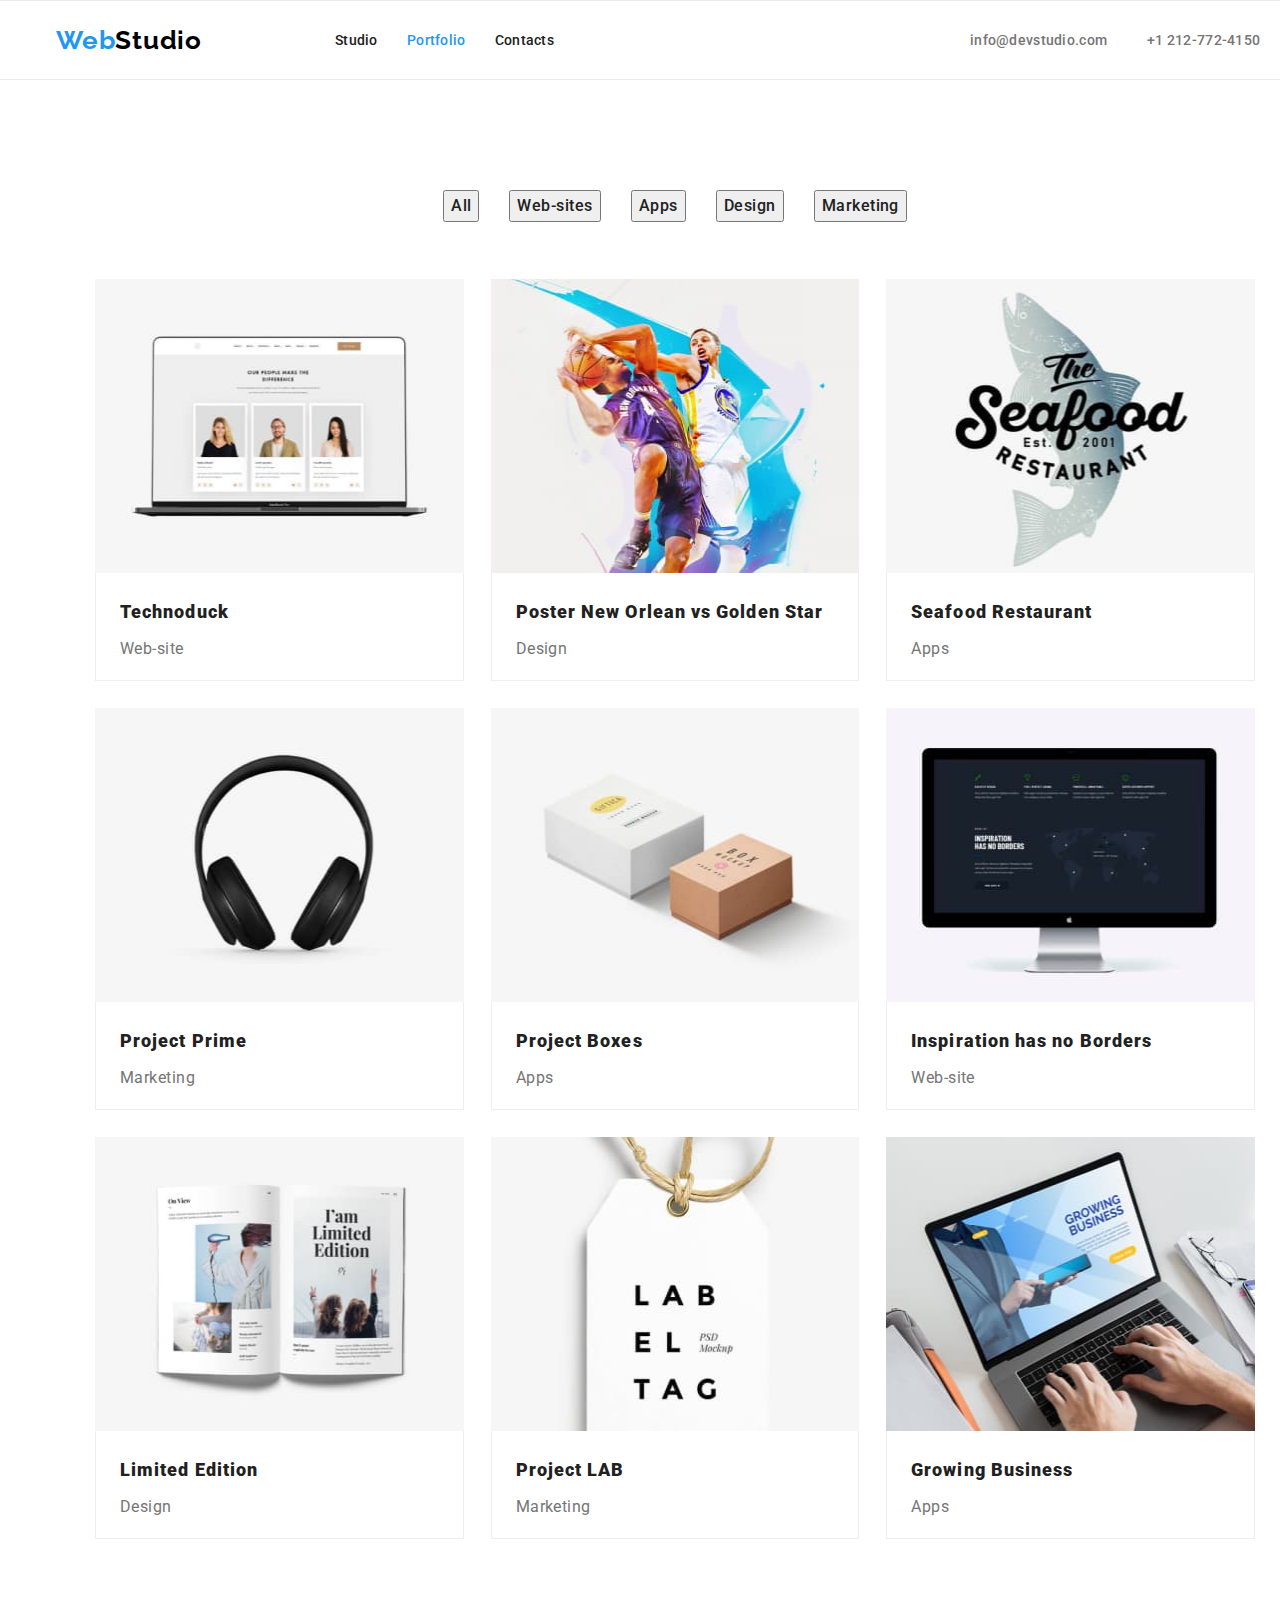
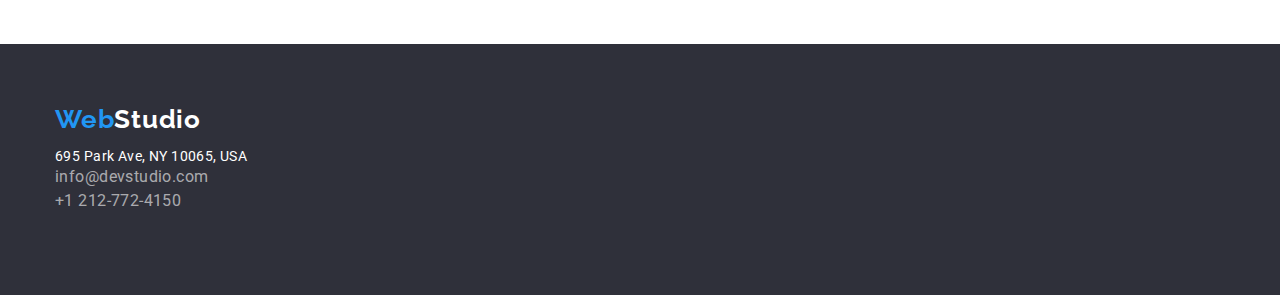
==== portofolio.html @ 0ca94cb4 "Homework 4 started" ====
<!DOCTYPE html>
<html lang="en">

<head>
    <meta charset="UTF-8">
    <meta name="viewport" content="width=device-width, initial-scale=1.0">
    <title>Portofolio</title>
    <link rel="preconnect" href="https://fonts.gstatic.com" crossorigin>
    <link
        href="https://fonts.googleapis.com/css2?family=Raleway:wght@700&family=Roboto:wght@400;500;700;900&display=swap"
        rel="stylesheet">
    <link rel="stylesheet"
        href="https://cdnjs.cloudflare.com/ajax/libs/modern-normalize/1.0.0/modern-normalize.min.css">
    <link rel="stylesheet" href="css/styles.css">
</head>

<body>
    <div id="pagina">
        <header>
            <div class="global-header">
                <a href="./index.html" class="header-logo"><span class="web-logo">Web</span>
                    <span class="upper-studio-logo">Studio</span></a>

                <nav class="main-navigation">
                    <ul class="navigation">
                        <li><a href="./index.html" class="nav-link">Studio</a></li>
                        <li><a href="./portofolio.html" class="current">Portfolio</a></li>
                        <li><a href="#" class="nav-link">Contacts</a></li>
                    </ul>
                </nav>

                <ul>
                    <li><a href="mailto:info@devstudio.com" class="mail-address">info@devstudio.com</a>
                    </li>
                    <li><a href="tel:+12127724150" class="phone-number">+1 212-772-4150</a>
                    </li>
                </ul>
            </div>
        </header>

        <main>
            <section class="our-work-section">
                <!-- Container section -->
                <ul class="buttons">
                    <li><button type="button" class="filter">All</button></li>
                    <li><button type="button" class="filter">Web-sites</button></li>
                    <li><button type="button" class="filter">Apps</button> </li>
                    <li><button type="button" class="filter">Design</button> </li>
                    <li><button type="button" class="filter">Marketing</button></li>
                </ul>

                <div class="work-cards">
                    <ul>
                        <li><img class="image" src="./images/technoduck.jpg" alt="Technoduck Web-site Image"
                                width="370">
                            <div>
                                <h4 class="project"><b>Technoduck</b></h4>
                                <p class="web-site">Web-site</p>
                            </div>
                        </li>

                        <li><img class="image" src="./images/poster.jpg" alt="Poster New Orlean vs Golden Star Image"
                                width="370">
                            <div>
                                <h4 class="project"><b>Poster New Orlean vs Golden Star</b></h4>
                                <p class="design">Design</p>
                            </div>
                        </li>

                        <li><img class="image" src=" ./images/seafood.jpg" alt="Seafood Restaurant Apps Image"
                                width="370">
                            <div>
                                <h4 class="project"><b>Seafood Restaurant</b></h4>
                                <p class="apps">Apps</p>
                            </div>
                        </li>

                        <li><img class="image" src=" ./images/headphones.jpg" alt="Project Prime Image" width="370">
                            <div>
                                <h4 class="project"><b>Project Prime</b></h4>
                                <p class="marketing">Marketing</p>
                            </div>
                        </li>

                        <li><img class="image" src="./images/boxes.jpg" alt="Project Boxes Apps Image" width="370">
                            <div>
                                <h4 class="project"><b>Project Boxes</b></h4>
                                <p class="apps">Apps</p>
                            </div>
                        </li>

                        <li><img class="image" src="./images/monitor.jpg"
                                alt="Inspiration has no Borders Web-site Image" width="370">
                            <div>
                                <h4 class="project"><b>Inspiration has no Borders</b></h4>
                                <p class="web-site">Web-site</p>
                            </div>
                        </li>

                        <li><img class="image" src="./images/book.jpg" alt="Limited Edition Image" width="370">
                            <div>
                                <h4 class="project"><b>Limited Edition</b></h4>
                                <p class="design">Design</p>
                            </div>
                        </li>

                        <li><img class="image" src="./images/label.jpg" alt="Project LAB Image" width="370">
                            <div>
                                <h4 class="project"><b>Project LAB</b></h4>
                                <p class="marketing">Marketing</p>
                            </div>
                        </li>

                        <li><img class="image" src="./images/laptop.jpg" alt="Growing Business Apps Image" width="370">
                            <div>
                                <h4 class="project"><b>Growing Business</b></h4>
                                <p class="apps">Apps</p>
                            </div>
                        </li>
                    </ul>
                </div>
            </section>
        </main>

        <!-- Contact Adress Section -->
        <footer class="bottom">
            <a href=" ./index.html" class="bottom-logo"><span class="web-logo">Web</span><span
                    class="bottom-studio-logo">Studio</span></a>
            <address>
                <p class="location">695 Park Ave, NY 10065, USA</p>
                <p class="contact-us">info@devstudio.com</p>
                <p class="contact-us">+1 212-772-4150</p>
            </address>
        </footer>
    </div>
</body>

</html>
---- css/styles.css ----
:root {
  --background-hover-button-color: #2196f3;
  --button-hover-text-color: #fff;
  --dark-gray-text-color: #212121;
  --light-gray-text-color: #757575;
}

body {
  font-family: "Roboto", sans-serif;
  margin: 0px;
  padding: 0px;
}

#pagina {
  position: absolute;
  width: 1600px;
  min-height: 950px;
  margin-left: -800px;
  left: 50%;
}

ul {
  list-style-type: none;
}

a {
  text-decoration: none;
}

.global-header {
  display: flex;
  width: 1600px;
  height: 80px;
  border: 1px solid #ececec;
  align-items: center;
}

.global-header .header-logo {
  display: flex;
  align-items: center;
}
.global-header .main-navigation ul {
  display: flex;
  justify-content: space-between;
  align-items: center;
  width: 259px;
  align-items: center;
  margin-left: 93px;
}

.header-logo {
  padding-left: 215px;
  padding-top: 16px;
  padding-bottom: 16px;
}

.web-logo {
  color: var(--background-hover-button-color);
  font-family: Raleway;
  font-size: 26px;
  font-weight: 700;
  line-height: normal;
  letter-spacing: 0.78px;
}

.upper-studio-logo {
  color: #000;
  font-family: Raleway;
  font-size: 26px;
  font-weight: 700;
  line-height: normal;
  letter-spacing: 0.78px;
}

.current {
  font-size: 14px;
  font-weight: 500;
  line-height: normal;
  letter-spacing: 0.28px;
  padding: 16px 0;
}

.nav-link {
  font-size: 14px;
  font-weight: 500;
  line-height: normal;
  letter-spacing: 0.28px;
  padding: 16px 0;
}

.navigation li a.current {
  color: var(--background-hover-button-color);
}

.navigation .nav-link {
  color: #212121;
}

.global-header ul {
  display: flex;
}

.mail-address {
  color: var(--light-gray-text-color);
  font-size: 14px;
  font-weight: 500;
  line-height: normal;
  letter-spacing: 0.28px;
  align-items: center;
  width: 135px;
  margin-left: 376px;
  padding: 16px 0;
}

.phone-number {
  color: var(--light-gray-text-color);
  font-size: 14px;
  font-weight: 500;
  line-height: normal;
  letter-spacing: 0.28px;
  align-items: center;
  width: 112px;
  margin-left: 40px;
  padding: 16px 0;
}

.nav-link:hover,
.contact:hover,
.nav-link:focus,
.contact:focus {
  color: var(--background-hover-button-color);
}

.business-solutions-section {
  width: 1600px;
  height: 600px;
  flex-shrink: 0;
  background: #2f303a;
  background: url(<images/img11.jpg>),
    lightgray 0px -147.517px / 100% 170.667% no-repeat;
}

.business-solution {
  color: var(--button-hover-text-color);
  text-align: center;
  font-size: 44px;
  font-weight: 900;
  line-height: 1.36364;
  letter-spacing: 2.64px;
  text-transform: uppercase;
  margin: auto;
  padding: 200px 452px 30px;
}

.order-service {
  color: var(--button-hover-text-color);
  text-align: center;
  font-size: 16px;
  font-weight: 700;
  line-height: 1.875;
  letter-spacing: 0.96px;
  background: var(--background-hover-button-color);
  cursor: pointer;
  font-family: inherit;
  margin-left: 700px;
}

.order-service:hover,
.order-service:focus {
  border-radius: 4px;
  background: #188ce8;
  box-shadow: 0px 4px 4px 0px rgba(0, 0, 0, 0.15);
}

.about-us-section {
  width: 1600px;
}

.about-us-container {
  padding: 94px 215px;
}

.about-us-container ul {
  display: flex;
  width: 1200px;
  height: 101px;
  flex-shrink: 0;
}

.about-us {
  color: var(--dark-gray-text-color);
  font-size: 14px;
  font-weight: 700;
  line-height: normal;
  letter-spacing: 0.42px;
  text-transform: uppercase;
  padding: 0 15px;
  gap: 30px;
  background: var(--button-hover-text-color);
}

.about-us-text {
  display: flex;
  color: var(--light-gray-text-color);
  font-size: 14px;
  line-height: 1.71429;
  letter-spacing: 0.42px;
  width: 270px;
  height: 75px;
  flex-shrink: 0;
  padding: 0 15px;
}

.what-we-do-container {
  flex-wrap: wrap;
  width: 1200px;
  height: 386px;
  padding: 0 200px 94px;
  background: var(--button-hover-text-color);
  margin-bottom: 94px;
}

.what-we-do-container h2 {
  padding-left: 370px;
  padding-bottom: 15px;
}

.what-we-do-container ul {
  display: flex;
  width: 370px;
  height: 294px;
  flex-shrink: 0;
  padding: 0 15px;
  gap: 30px;
}
.our-team-section h2 {
  padding-top: 94px;
  margin-bottom: 50px;
}
.chapter {
  text-align: center;
  color: var(--dark-gray-text-color);
  font-size: 36px;
  font-weight: 700;
  line-height: normal;
  letter-spacing: 1.08px;
}

.our-team-section {
  width: 1600px;
  height: 648px;
  flex-shrink: 0;
  background: #f5f4fa;
  padding-bottom: 94px;
}

.our-team-section ul {
  display: flex;
  gap: 30px;
  padding-left: 215px;
}

.our-team-section li {
  border-radius: 0px 0px 4px 4px;
  background: var(--button-hover-text-color);
  /* material shadow v1 */
  box-shadow: 0px 2px 1px 0px rgba(0, 0, 0, 0.2),
    0px 1px 1px 0px rgba(0, 0, 0, 0.14), 0px 1px 3px 0px rgba(0, 0, 0, 0.12);
}

.my-name {
  text-align: center;
  color: var(--dark-gray-text-color);
  font-size: 16px;
  font-weight: 500;
  line-height: normal;
  letter-spacing: 0.48px;
}

.my-job {
  color: var(--light-gray-text-color);
  text-align: center;
  font-size: 16px;
  line-height: normal;
  letter-spacing: 0.48px;
  margin-top: -10px;
  margin-bottom: 30px;
}

.buttons {
  display: flex;
  justify-content: center;
  gap: 30px;
  width: 1200px;
}

.filter {
  color: var(--dark-gray-text-color);
  font-size: 16px;
  font-weight: 500;
  line-height: 1.625;
  letter-spacing: 0.48px;
  cursor: pointer;
  font-family: inherit;
}

.filter:hover,
.filter:focus {
  background-color: var(--background-hover-button-color);
  color: var(--button-hover-text-color);
}

.work-cards {
  display: flex;
  width: 1200px;
}

.our-work-section .work-cards ul {
  display: flex;
  flex-wrap: wrap;
  justify-content: space-between;
  flex-basis: calc((100%-90px) / 3);
  width: 1200px;
}

.our-work-section {
  width: 75%;
  height: 1548px;
  padding-left: 215px;
  border: 1px;
  gap: 30px;
}

.image {
  width: 100%;
  height: 294px;
  flex-shrink: 0;
}

.our-work-section .work-cards li {
  width: 31.8%;
  height: 404px;
  flex-shrink: 0;
  background: var(--button-hover-text-color);
  margin-top: 25px;
}

.work-cards li div {
  border: 1px solid #eee;
  margin-top: -5px;
}

.our-work-section .buttons {
  padding-top: 94px;
}

.project {
  color: var(--dark-gray-text-color);
  font-size: 18px;
  font-weight: 700;
  line-height: 2;
  letter-spacing: 1.08px;
  margin-top: 1px;
  height: 36px;
  padding-left: 24px;
  padding-top: 20px;
}

.web-site,
.design,
.apps,
.marketing {
  color: var(--light-gray-text-color);
  font-size: 16px;
  line-height: 1.875;
  letter-spacing: 0.48px;
  margin-top: 4px;
  width: 322px;
  height: 30px;
  padding-left: 24px;
}

.bottom-studio-logo {
  color: var(--button-hover-text-color);
  font-family: Raleway;
  font-size: 26px;
  font-weight: 700;
  line-height: normal;
  letter-spacing: 0.78px;
}

.location {
  color: var(--button-hover-text-color);
  font-size: 14px;
  font-style: normal;
  line-height: normal;
  letter-spacing: 0.42px;
}

.contact-us {
  color: rgba(255, 255, 255, 0.6);
  font-style: normal;
  line-height: 1.14286;
  letter-spacing: 0.42px;
  margin-top: -10px;
}

.bottom {
  display: inline-block;
  width: 1600px;
  height: 251px;
  flex-shrink: 0;
  background: #2f303a;
}

.bottom-logo {
  display: flex;
  margin-left: 215px;
  align-items: center;
  margin-top: 60px;
}

.bottom p {
  margin-left: 215px;
}
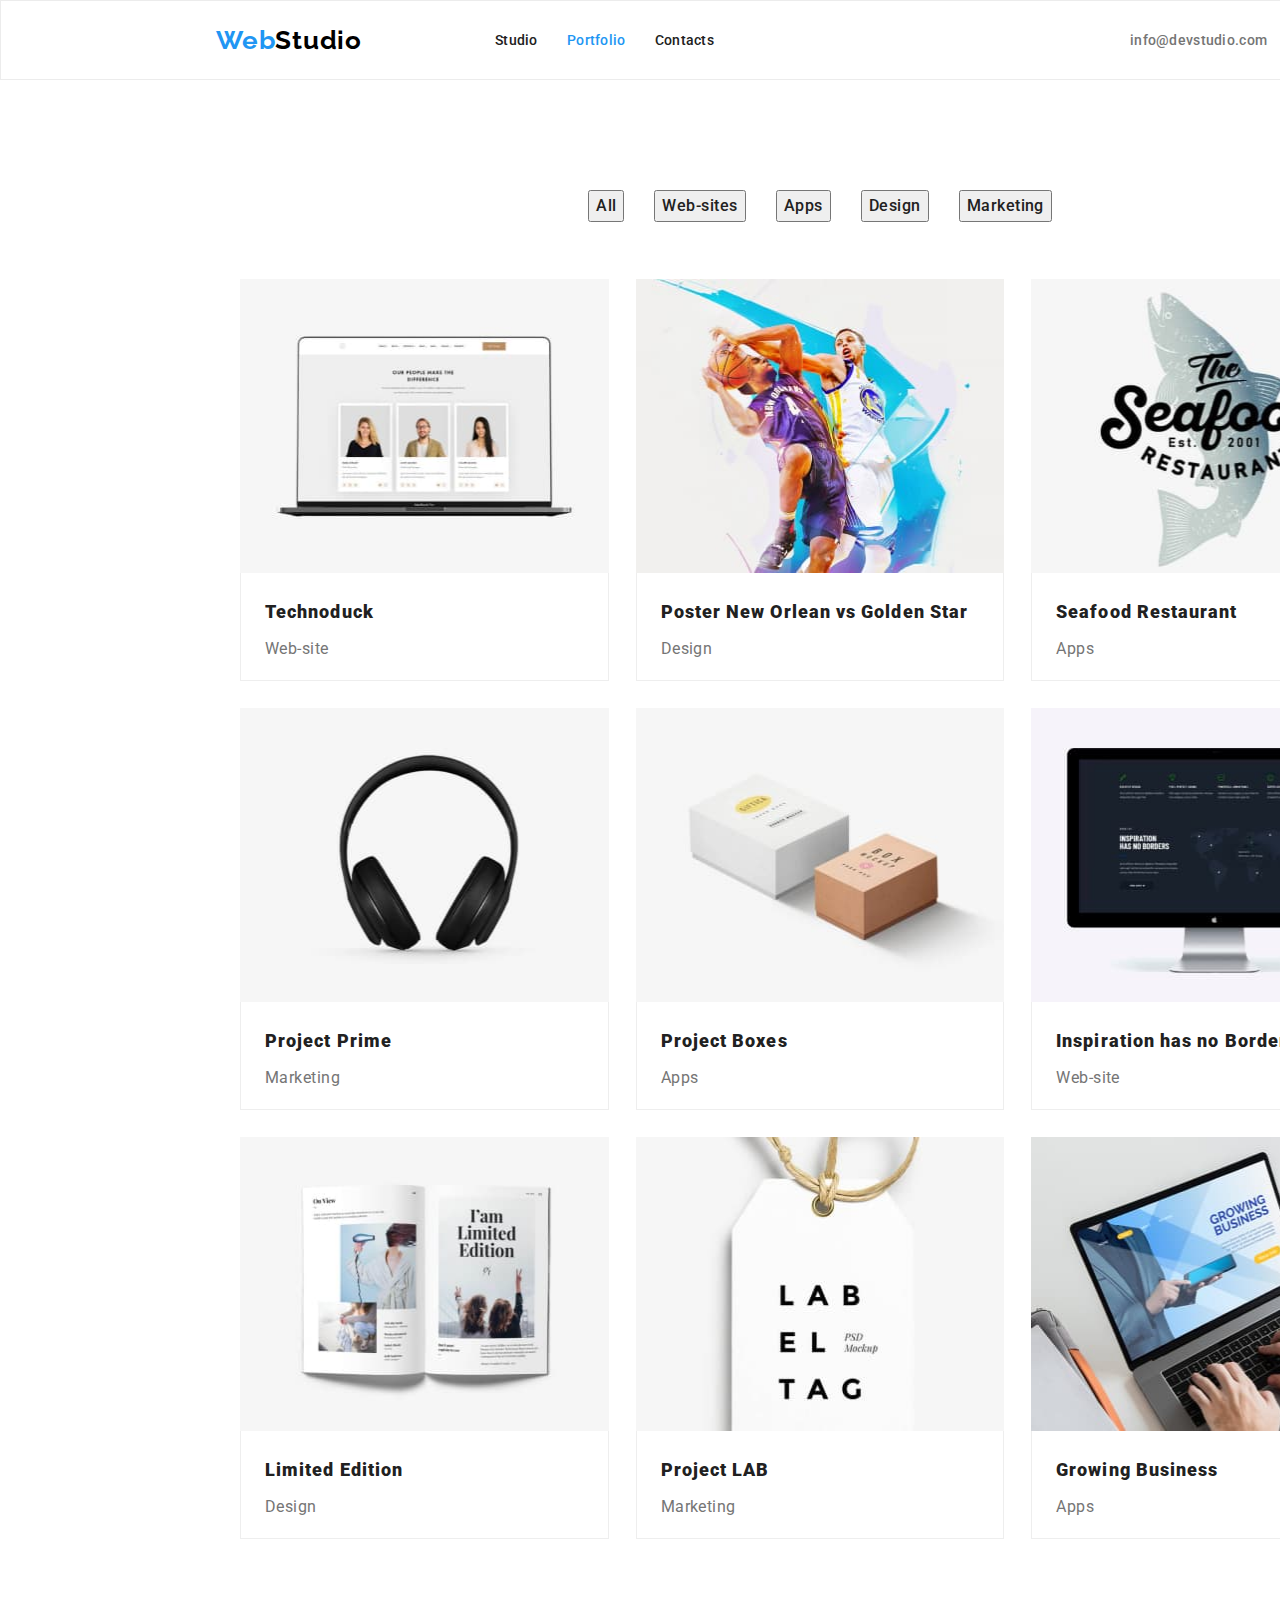
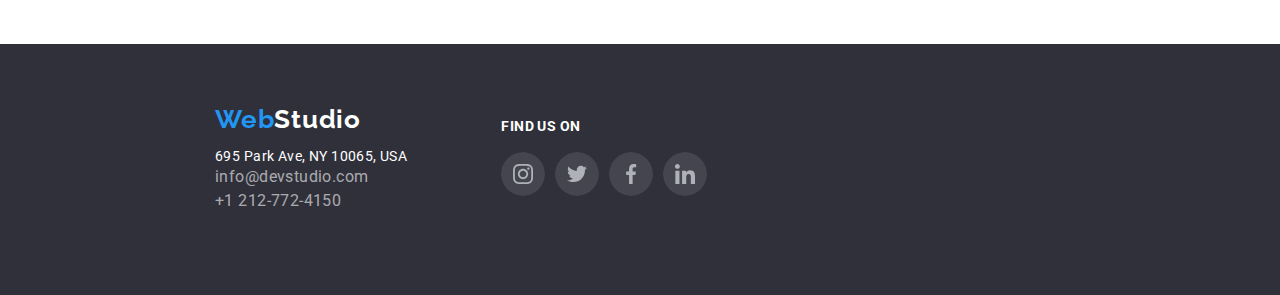
==== commit 69c4c8d4: "try, try, try" ====
--- a/portofolio.html
+++ b/portofolio.html
@@ -15,115 +15,113 @@
 </head>
 
 <body>
-    <div id="pagina">
-        <header>
-            <div class="global-header">
-                <a href="./index.html" class="header-logo"><span class="web-logo">Web</span>
-                    <span class="upper-studio-logo">Studio</span></a>
+    <header>
+        <div class="global-header">
+            <a href="./index.html" class="header-logo"><span class="web-logo">Web</span>
+                <span class="upper-studio-logo">Studio</span></a>
 
-                <nav class="main-navigation">
-                    <ul class="navigation">
-                        <li><a href="./index.html" class="nav-link">Studio</a></li>
-                        <li><a href="./portofolio.html" class="current">Portfolio</a></li>
-                        <li><a href="#" class="nav-link">Contacts</a></li>
-                    </ul>
-                </nav>
+            <nav class="main-navigation">
+                <ul class="navigation">
+                    <li><a href="./index.html" class="nav-link">Studio</a></li>
+                    <li><a href="./portofolio.html" class="current">Portfolio</a></li>
+                    <li><a href="#" class="nav-link">Contacts</a></li>
+                </ul>
+            </nav>
 
+            <ul>
+                <li><a href="mailto:info@devstudio.com" class="mail-address">info@devstudio.com</a>
+                </li>
+                <li><a href="tel:+12127724150" class="phone-number">+1 212-772-4150</a>
+                </li>
+            </ul>
+        </div>
+    </header>
+
+    <main>
+        <section class="our-work-section">
+            <!-- Container section -->
+            <ul class="buttons">
+                <li><button type="button" class="filter">All</button></li>
+                <li><button type="button" class="filter">Web-sites</button></li>
+                <li><button type="button" class="filter">Apps</button> </li>
+                <li><button type="button" class="filter">Design</button> </li>
+                <li><button type="button" class="filter">Marketing</button></li>
+            </ul>
+
+            <div class="work-cards">
                 <ul>
-                    <li><a href="mailto:info@devstudio.com" class="mail-address">info@devstudio.com</a>
+                    <li><img class="image" src="./images/technoduck.jpg" alt="Technoduck Web-site Image" width="370">
+                        <div>
+                            <h4 class="project"><b>Technoduck</b></h4>
+                            <p class="web-site">Web-site</p>
+                        </div>
                     </li>
-                    <li><a href="tel:+12127724150" class="phone-number">+1 212-772-4150</a>
+
+                    <li><img class="image" src="./images/poster.jpg" alt="Poster New Orlean vs Golden Star Image"
+                            width="370">
+                        <div>
+                            <h4 class="project"><b>Poster New Orlean vs Golden Star</b></h4>
+                            <p class="design">Design</p>
+                        </div>
+                    </li>
+
+                    <li><img class="image" src=" ./images/seafood.jpg" alt="Seafood Restaurant Apps Image" width="370">
+                        <div>
+                            <h4 class="project"><b>Seafood Restaurant</b></h4>
+                            <p class="apps">Apps</p>
+                        </div>
+                    </li>
+
+                    <li><img class="image" src=" ./images/headphones.jpg" alt="Project Prime Image" width="370">
+                        <div>
+                            <h4 class="project"><b>Project Prime</b></h4>
+                            <p class="marketing">Marketing</p>
+                        </div>
+                    </li>
+
+                    <li><img class="image" src="./images/boxes.jpg" alt="Project Boxes Apps Image" width="370">
+                        <div>
+                            <h4 class="project"><b>Project Boxes</b></h4>
+                            <p class="apps">Apps</p>
+                        </div>
+                    </li>
+
+                    <li><img class="image" src="./images/monitor.jpg" alt="Inspiration has no Borders Web-site Image"
+                            width="370">
+                        <div>
+                            <h4 class="project"><b>Inspiration has no Borders</b></h4>
+                            <p class="web-site">Web-site</p>
+                        </div>
+                    </li>
+
+                    <li><img class="image" src="./images/book.jpg" alt="Limited Edition Image" width="370">
+                        <div>
+                            <h4 class="project"><b>Limited Edition</b></h4>
+                            <p class="design">Design</p>
+                        </div>
+                    </li>
+
+                    <li><img class="image" src="./images/label.jpg" alt="Project LAB Image" width="370">
+                        <div>
+                            <h4 class="project"><b>Project LAB</b></h4>
+                            <p class="marketing">Marketing</p>
+                        </div>
+                    </li>
+
+                    <li><img class="image" src="./images/laptop.jpg" alt="Growing Business Apps Image" width="370">
+                        <div>
+                            <h4 class="project"><b>Growing Business</b></h4>
+                            <p class="apps">Apps</p>
+                        </div>
                     </li>
                 </ul>
             </div>
-        </header>
+        </section>
+    </main>
 
-        <main>
-            <section class="our-work-section">
-                <!-- Container section -->
-                <ul class="buttons">
-                    <li><button type="button" class="filter">All</button></li>
-                    <li><button type="button" class="filter">Web-sites</button></li>
-                    <li><button type="button" class="filter">Apps</button> </li>
-                    <li><button type="button" class="filter">Design</button> </li>
-                    <li><button type="button" class="filter">Marketing</button></li>
-                </ul>
-
-                <div class="work-cards">
-                    <ul>
-                        <li><img class="image" src="./images/technoduck.jpg" alt="Technoduck Web-site Image"
-                                width="370">
-                            <div>
-                                <h4 class="project"><b>Technoduck</b></h4>
-                                <p class="web-site">Web-site</p>
-                            </div>
-                        </li>
-
-                        <li><img class="image" src="./images/poster.jpg" alt="Poster New Orlean vs Golden Star Image"
-                                width="370">
-                            <div>
-                                <h4 class="project"><b>Poster New Orlean vs Golden Star</b></h4>
-                                <p class="design">Design</p>
-                            </div>
-                        </li>
-
-                        <li><img class="image" src=" ./images/seafood.jpg" alt="Seafood Restaurant Apps Image"
-                                width="370">
-                            <div>
-                                <h4 class="project"><b>Seafood Restaurant</b></h4>
-                                <p class="apps">Apps</p>
-                            </div>
-                        </li>
-
-                        <li><img class="image" src=" ./images/headphones.jpg" alt="Project Prime Image" width="370">
-                            <div>
-                                <h4 class="project"><b>Project Prime</b></h4>
-                                <p class="marketing">Marketing</p>
-                            </div>
-                        </li>
-
-                        <li><img class="image" src="./images/boxes.jpg" alt="Project Boxes Apps Image" width="370">
-                            <div>
-                                <h4 class="project"><b>Project Boxes</b></h4>
-                                <p class="apps">Apps</p>
-                            </div>
-                        </li>
-
-                        <li><img class="image" src="./images/monitor.jpg"
-                                alt="Inspiration has no Borders Web-site Image" width="370">
-                            <div>
-                                <h4 class="project"><b>Inspiration has no Borders</b></h4>
-                                <p class="web-site">Web-site</p>
-                            </div>
-                        </li>
-
-                        <li><img class="image" src="./images/book.jpg" alt="Limited Edition Image" width="370">
-                            <div>
-                                <h4 class="project"><b>Limited Edition</b></h4>
-                                <p class="design">Design</p>
-                            </div>
-                        </li>
-
-                        <li><img class="image" src="./images/label.jpg" alt="Project LAB Image" width="370">
-                            <div>
-                                <h4 class="project"><b>Project LAB</b></h4>
-                                <p class="marketing">Marketing</p>
-                            </div>
-                        </li>
-
-                        <li><img class="image" src="./images/laptop.jpg" alt="Growing Business Apps Image" width="370">
-                            <div>
-                                <h4 class="project"><b>Growing Business</b></h4>
-                                <p class="apps">Apps</p>
-                            </div>
-                        </li>
-                    </ul>
-                </div>
-            </section>
-        </main>
-
-        <!-- Contact Adress Section -->
-        <footer class="bottom">
+    <!-- Contact Adress Section -->
+    <footer class="bottom">
+        <div>
             <a href=" ./index.html" class="bottom-logo"><span class="web-logo">Web</span><span
                     class="bottom-studio-logo">Studio</span></a>
             <address>
@@ -131,8 +129,44 @@
                 <p class="contact-us">info@devstudio.com</p>
                 <p class="contact-us">+1 212-772-4150</p>
             </address>
-        </footer>
-    </div>
+        </div>
+
+        <div class="social-bottom">
+            <h4>Find us on</h4>
+            <ul>
+                <li>
+                    <a href>
+                        <svg class="icon1 icon-instagram">
+                            <use xlink:href="images/icons.svg#icon-instagram"></use>
+                        </svg>
+                    </a>
+                </li>
+
+                <li>
+                    <a href>
+                        <svg class=" icon1 icon-twitter">
+                            <use xlink:href="images/icons.svg#icon-twitter"></use>
+                        </svg>
+                    </a>
+                </li>
+
+                <li>
+                    <a href> <svg class="icon1 icon-facebook">
+                            <use xlink:href="images/icons.svg#icon-facebook"></use>
+                        </svg>
+                    </a>
+                </li>
+
+                <li>
+                    <a href>
+                        <svg class="icon1 icon-linkedin">
+                            <use xlink:href="images/icons.svg#icon-linkedin"></use>
+                        </svg>
+                    </a>
+                </li>
+            </ul>
+        </div>
+    </footer>
 </body>
 
 </html>--- a/css/styles.css
+++ b/css/styles.css
@@ -6,17 +6,14 @@
 }
 
 body {
+  display: flex;
+  flex: 1 0 auto;
+  align-items: center;
+  flex-direction: column;
   font-family: "Roboto", sans-serif;
   margin: 0px;
   padding: 0px;
-}
-
-#pagina {
-  position: absolute;
-  width: 1600px;
-  min-height: 950px;
-  margin-left: -800px;
-  left: 50%;
+  min-width: 1600px;
 }
 
 ul {
@@ -39,12 +36,12 @@
   display: flex;
   align-items: center;
 }
+
 .global-header .main-navigation ul {
   display: flex;
   justify-content: space-between;
   align-items: center;
   width: 259px;
-  align-items: center;
   margin-left: 93px;
 }
 
@@ -80,6 +77,18 @@
   padding: 16px 0;
 }
 
+.icon-nav {
+  width: 16px;
+  height: 11.996px;
+  flex-shrink: 0;
+  margin-right: 10px;
+  fill: #757575;
+}
+
+.icon-nav:hover {
+  fill: var(--background-hover-button-color);
+}
+
 .nav-link {
   font-size: 14px;
   font-weight: 500;
@@ -110,6 +119,23 @@
   width: 135px;
   margin-left: 376px;
   padding: 16px 0;
+}
+
+.mail-address:hover,
+.phone-number:hover {
+  color: rgba(33, 150, 243, 1);
+}
+
+.icon {
+  width: 270px;
+}
+
+.icon-client {
+  border-radius: 4px;
+  border: 1px solid #afb1b8;
+
+  width: 170px;
+  height: 92px;
 }
 
 .phone-number {
@@ -132,11 +158,11 @@
 }
 
 .business-solutions-section {
-  width: 1600px;
+  width: 100%;
   height: 600px;
   flex-shrink: 0;
   background: #2f303a;
-  background: url(<images/img11.jpg>),
+  background: url("../images/business-solution-background.jpg"),
     lightgray 0px -147.517px / 100% 170.667% no-repeat;
 }
 
@@ -174,10 +200,12 @@
 
 .about-us-section {
   width: 1600px;
+  height: 1630px;
 }
 
 .about-us-container {
   padding: 94px 215px;
+  margin-left: -40px;
 }
 
 .about-us-container ul {
@@ -185,6 +213,12 @@
   width: 1200px;
   height: 101px;
   flex-shrink: 0;
+  gap: 25px;
+}
+
+.about-us-container ul {
+  width: 270px;
+  height: 131px;
 }
 
 .about-us {
@@ -208,20 +242,20 @@
   width: 270px;
   height: 75px;
   flex-shrink: 0;
-  padding: 0 15px;
 }
 
 .what-we-do-container {
+  display: flex;
   flex-wrap: wrap;
   width: 1200px;
   height: 386px;
-  padding: 0 200px 94px;
+  padding: 0 205px;
   background: var(--button-hover-text-color);
-  margin-bottom: 94px;
+  margin: 94px 0;
 }
 
 .what-we-do-container h2 {
-  padding-left: 370px;
+  padding-left: 480px;
   padding-bottom: 15px;
 }
 
@@ -231,12 +265,14 @@
   height: 294px;
   flex-shrink: 0;
   padding: 0 15px;
-  gap: 30px;
-}
+  gap: 35px;
+}
+
 .our-team-section h2 {
   padding-top: 94px;
   margin-bottom: 50px;
 }
+
 .chapter {
   text-align: center;
   color: var(--dark-gray-text-color);
@@ -285,6 +321,82 @@
   letter-spacing: 0.48px;
   margin-top: -10px;
   margin-bottom: 30px;
+}
+
+.social-media {
+  display: flex;
+  gap: 10px;
+  width: 206px;
+  height: 44px;
+  margin-bottom: 32px;
+  margin-left: 30px;
+}
+
+.social-bottom {
+  display: block;
+  padding-top: 20px;
+  margin-left: 94px;
+}
+
+.social-bottom ul li svg {
+  fill: rgba(255, 255, 255, 0.1);
+}
+
+.social-bottom h4 {
+  color: #fff;
+  font-family: Roboto;
+  font-size: 14px;
+  font-weight: 700;
+  line-height: normal;
+  letter-spacing: 0.42px;
+  text-transform: uppercase;
+  padding-top: 35px;
+}
+
+.social-bottom ul {
+  display: flex;
+  margin-left: -40px;
+  width: 204px;
+  height: 44px;
+  gap: 10px;
+}
+
+.icon1 {
+  border-radius: 44px;
+  width: 44px;
+  height: 44px;
+  fill: #ffffff;
+}
+
+.icon1:focus {
+  outline: 0;
+}
+
+.icon1:hover {
+  fill: #2196f3;
+  border-radius: 44px;
+}
+
+.icon1:active {
+}
+
+.regular-customer-section {
+  background: #fff;
+}
+
+.regular-customer-section ul {
+  display: flex;
+  justify-content: space-between;
+  gap: 30px;
+  margin-left: -35px;
+}
+
+.regular-customer-container {
+  display: flex;
+  width: 1200px;
+  height: 184px;
+  padding-left: 215px;
+  padding-bottom: 94px;
 }
 
 .buttons {
@@ -308,6 +420,11 @@
 .filter:focus {
   background-color: var(--background-hover-button-color);
   color: var(--button-hover-text-color);
+  border-radius: 4px;
+  background: #2196f3;
+  /* shadow-middle */
+  box-shadow: 0px 2px 2px 0px rgba(0, 0, 0, 0.12),
+    0px 1px 2px 0px rgba(0, 0, 0, 0.08), 0px 3px 1px 0px rgba(0, 0, 0, 0.1);
 }
 
 .work-cards {
@@ -326,7 +443,6 @@
 .our-work-section {
   width: 75%;
   height: 1548px;
-  padding-left: 215px;
   border: 1px;
   gap: 30px;
 }
@@ -343,6 +459,15 @@
   flex-shrink: 0;
   background: var(--button-hover-text-color);
   margin-top: 25px;
+  cursor: pointer;
+}
+
+.our-work-section .work-cards li:hover,
+.our-work-section .work-cards li:focus {
+  border: 1px solid #eee;
+  background: #fff;
+  box-shadow: 1px 4px 6px 0px rgba(0, 0, 0, 0.16),
+    0px 4px 4px 0px rgba(0, 0, 0, 0.06), 0px 1px 1px 0px rgba(0, 0, 0, 0.12);
 }
 
 .work-cards li div {
@@ -406,7 +531,7 @@
 }
 
 .bottom {
-  display: inline-block;
+  display: flex;
   width: 1600px;
   height: 251px;
   flex-shrink: 0;
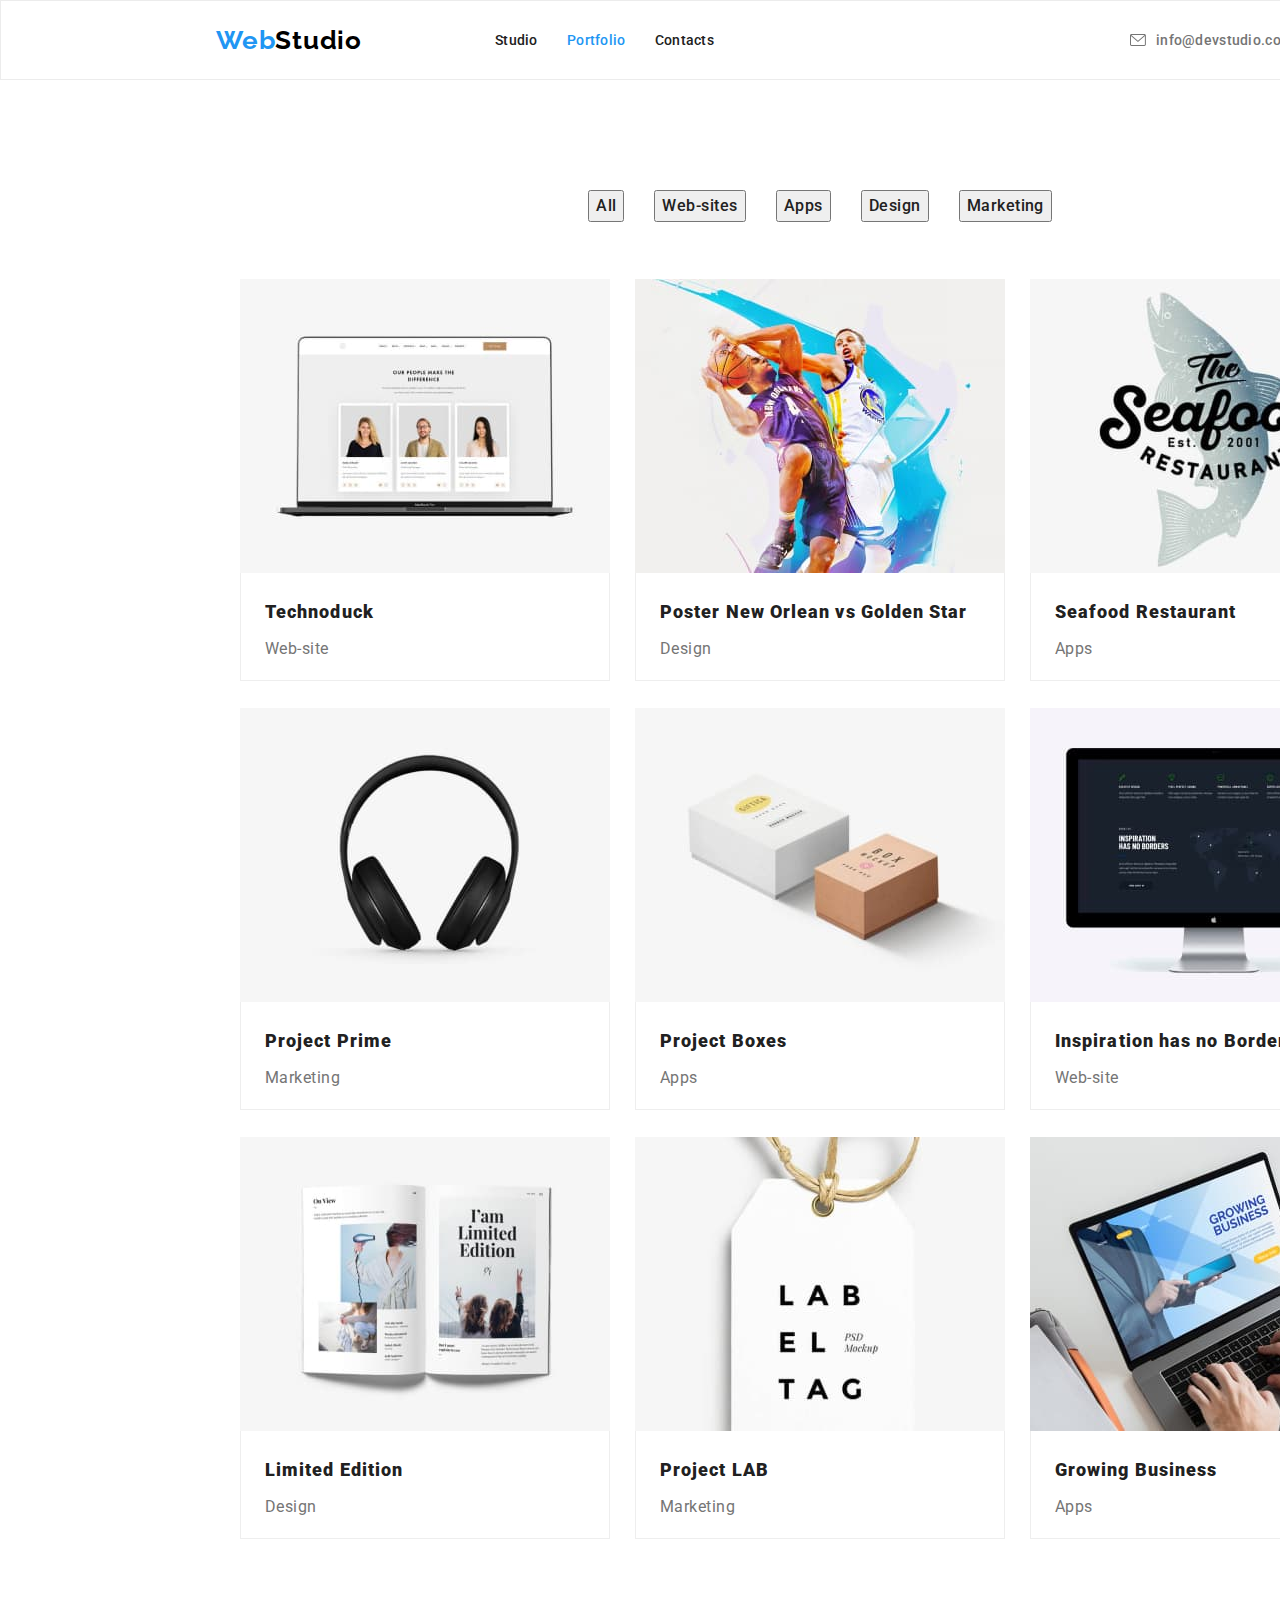
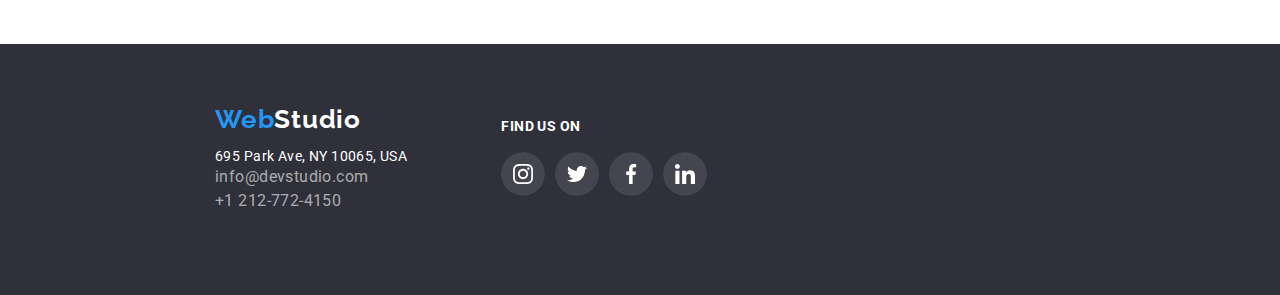
==== commit 094381d3: "Homework done!" ====
--- a/portofolio.html
+++ b/portofolio.html
@@ -15,26 +15,31 @@
 </head>
 
 <body>
-    <header>
-        <div class="global-header">
-            <a href="./index.html" class="header-logo"><span class="web-logo">Web</span>
-                <span class="upper-studio-logo">Studio</span></a>
+    <header class="global-header">
+        <a href="./index.html" class="header-logo"><span class="web-logo">Web</span>
+            <span class="upper-studio-logo">Studio</span></a>
 
-            <nav class="main-navigation">
-                <ul class="navigation">
-                    <li><a href="./index.html" class="nav-link">Studio</a></li>
-                    <li><a href="./portofolio.html" class="current">Portfolio</a></li>
-                    <li><a href="#" class="nav-link">Contacts</a></li>
-                </ul>
-            </nav>
+        <nav class="main-navigation">
+            <ul class="navigation">
+                <li><a href="./index.html" class="nav-link">Studio</a></li>
+                <li><a href="./portofolio.html" class="current">Portfolio</a></li>
+                <li><a href="#" class="nav-link">Contacts</a></li>
+            </ul>
+        </nav>
 
-            <ul>
-                <li><a href="mailto:info@devstudio.com" class="mail-address">info@devstudio.com</a>
-                </li>
-                <li><a href="tel:+12127724150" class="phone-number">+1 212-772-4150</a>
-                </li>
-            </ul>
-        </div>
+        <ul>
+            <li>
+                <a href="mailto:info@devstudio.com" class="mail-address"><svg class="icon-envelope">
+                        <use xlink:href="images/icons.svg#icon-envelope"></use>
+                    </svg>info@devstudio.com</a>
+            </li>
+
+            <li>
+                <a href="tel:+12127724150" class="phone-number"><svg class="icon-smartphone">
+                        <use xlink:href="images/icons.svg#icon-smartphone"></use>
+                    </svg>+1 212-772-4150</a>
+            </li>
+        </ul>
     </header>
 
     <main>
@@ -122,7 +127,7 @@
     <!-- Contact Adress Section -->
     <footer class="bottom">
         <div>
-            <a href=" ./index.html" class="bottom-logo"><span class="web-logo">Web</span><span
+            <a href="./index.html" class="bottom-logo"><span class="web-logo">Web</span><span
                     class="bottom-studio-logo">Studio</span></a>
             <address>
                 <p class="location">695 Park Ave, NY 10065, USA</p>
@@ -135,32 +140,33 @@
             <h4>Find us on</h4>
             <ul>
                 <li>
-                    <a href>
-                        <svg class="icon1 icon-instagram">
-                            <use xlink:href="images/icons.svg#icon-instagram"></use>
+                    <a href="#">
+                        <svg class="icon-bottom icon-instagram">
+                            <use xlink:href="images/icons.svg#icon-instagram-bottom"></use>
                         </svg>
                     </a>
                 </li>
 
                 <li>
-                    <a href>
-                        <svg class=" icon1 icon-twitter">
-                            <use xlink:href="images/icons.svg#icon-twitter"></use>
+                    <a href="#">
+                        <svg class="icon-bottom icon-twitter">
+                            <use xlink:href="images/icons.svg#icon-twitter-bottom"></use>
                         </svg>
                     </a>
                 </li>
 
                 <li>
-                    <a href> <svg class="icon1 icon-facebook">
-                            <use xlink:href="images/icons.svg#icon-facebook"></use>
+                    <a href="#">
+                        <svg class="icon-bottom icon-facebook">
+                            <use xlink:href="images/icons.svg#icon-facebook-bottom"></use>
                         </svg>
                     </a>
                 </li>
 
                 <li>
-                    <a href>
-                        <svg class="icon1 icon-linkedin">
-                            <use xlink:href="images/icons.svg#icon-linkedin"></use>
+                    <a href="#">
+                        <svg class="icon-bottom icon-linkedin">
+                            <use xlink:href="images/icons.svg#icon-linkedin-bottom"></use>
                         </svg>
                     </a>
                 </li>
--- a/css/styles.css
+++ b/css/styles.css
@@ -35,20 +35,17 @@
 .global-header .header-logo {
   display: flex;
   align-items: center;
-}
-
-.global-header .main-navigation ul {
-  display: flex;
-  justify-content: space-between;
-  align-items: center;
-  width: 259px;
-  margin-left: 93px;
-}
-
-.header-logo {
   padding-left: 215px;
   padding-top: 16px;
   padding-bottom: 16px;
+}
+
+.global-header .main-navigation ul {
+  display: flex;
+  justify-content: space-between;
+  align-items: center;
+  width: 259px;
+  margin-left: 93px;
 }
 
 .web-logo {
@@ -77,15 +74,26 @@
   padding: 16px 0;
 }
 
-.icon-nav {
+.icon-envelope {
   width: 16px;
   height: 11.996px;
   flex-shrink: 0;
   margin-right: 10px;
   fill: #757575;
-}
-
-.icon-nav:hover {
+  margin-bottom: -1px;
+}
+
+.icon-smartphone {
+  width: 10px;
+  height: 16px;
+  flex-shrink: 0;
+  margin-right: 10px;
+  fill: #757575;
+  margin-bottom: -3px;
+}
+
+.icon-envelope:hover,
+.icon-smartphone:hover {
   fill: var(--background-hover-button-color);
 }
 
@@ -95,14 +103,11 @@
   line-height: normal;
   letter-spacing: 0.28px;
   padding: 16px 0;
+  color: #212121;
 }
 
 .navigation li a.current {
-  color: var(--background-hover-button-color);
-}
-
-.navigation .nav-link {
-  color: #212121;
+  color: rgba(33, 150, 243, 1);
 }
 
 .global-header ul {
@@ -122,7 +127,9 @@
 }
 
 .mail-address:hover,
-.phone-number:hover {
+.mail-address:focus,
+.phone-number:hover,
+.phone-number:focus {
   color: rgba(33, 150, 243, 1);
 }
 
@@ -130,12 +137,16 @@
   width: 270px;
 }
 
-.icon-client {
+.client-icon {
+  fill: #afb1b8;
   border-radius: 4px;
   border: 1px solid #afb1b8;
-
   width: 170px;
   height: 92px;
+}
+
+.client-icon:hover {
+  fill: #2196f3;
 }
 
 .phone-number {
@@ -151,9 +162,9 @@
 }
 
 .nav-link:hover,
-.contact:hover,
+.current:hover,
 .nav-link:focus,
-.contact:focus {
+.current:focus {
   color: var(--background-hover-button-color);
 }
 
@@ -162,8 +173,11 @@
   height: 600px;
   flex-shrink: 0;
   background: #2f303a;
-  background: url("../images/business-solution-background.jpg"),
-    lightgray 0px -147.517px / 100% 170.667% no-repeat;
+  background-image: linear-gradient(
+      rgba(47, 48, 58, 0.4),
+      rgba(47, 48, 58, 0.4)
+    ),
+    url("../images/business-solution-background.jpg");
 }
 
 .business-solution {
@@ -210,7 +224,7 @@
 
 .about-us-container ul {
   display: flex;
-  width: 1200px;
+  max-width: 1200px;
   height: 101px;
   flex-shrink: 0;
   gap: 25px;
@@ -361,23 +375,24 @@
   gap: 10px;
 }
 
-.icon1 {
+.icon-bottom {
+  border-radius: 44px;
+  width: 44px;
+  height: 44px;
+  fill: rgba(255, 255, 255, 0.1);
+}
+
+.team-icon {
   border-radius: 44px;
   width: 44px;
   height: 44px;
   fill: #ffffff;
 }
 
-.icon1:focus {
-  outline: 0;
-}
-
-.icon1:hover {
+.team-icon:hover,
+.icon-bottom:hover {
   fill: #2196f3;
   border-radius: 44px;
-}
-
-.icon1:active {
 }
 
 .regular-customer-section {
@@ -429,15 +444,17 @@
 
 .work-cards {
   display: flex;
-  width: 1200px;
+  flex: 1 0 auto;
+  min-width: 1200px;
 }
 
 .our-work-section .work-cards ul {
   display: flex;
   flex-wrap: wrap;
+  flex: 1 0 auto;
   justify-content: space-between;
   flex-basis: calc((100%-90px) / 3);
-  width: 1200px;
+  max-width: 1200px;
 }
 
 .our-work-section {
@@ -454,7 +471,7 @@
 }
 
 .our-work-section .work-cards li {
-  width: 31.8%;
+  width: 370px;
   height: 404px;
   flex-shrink: 0;
   background: var(--button-hover-text-color);
